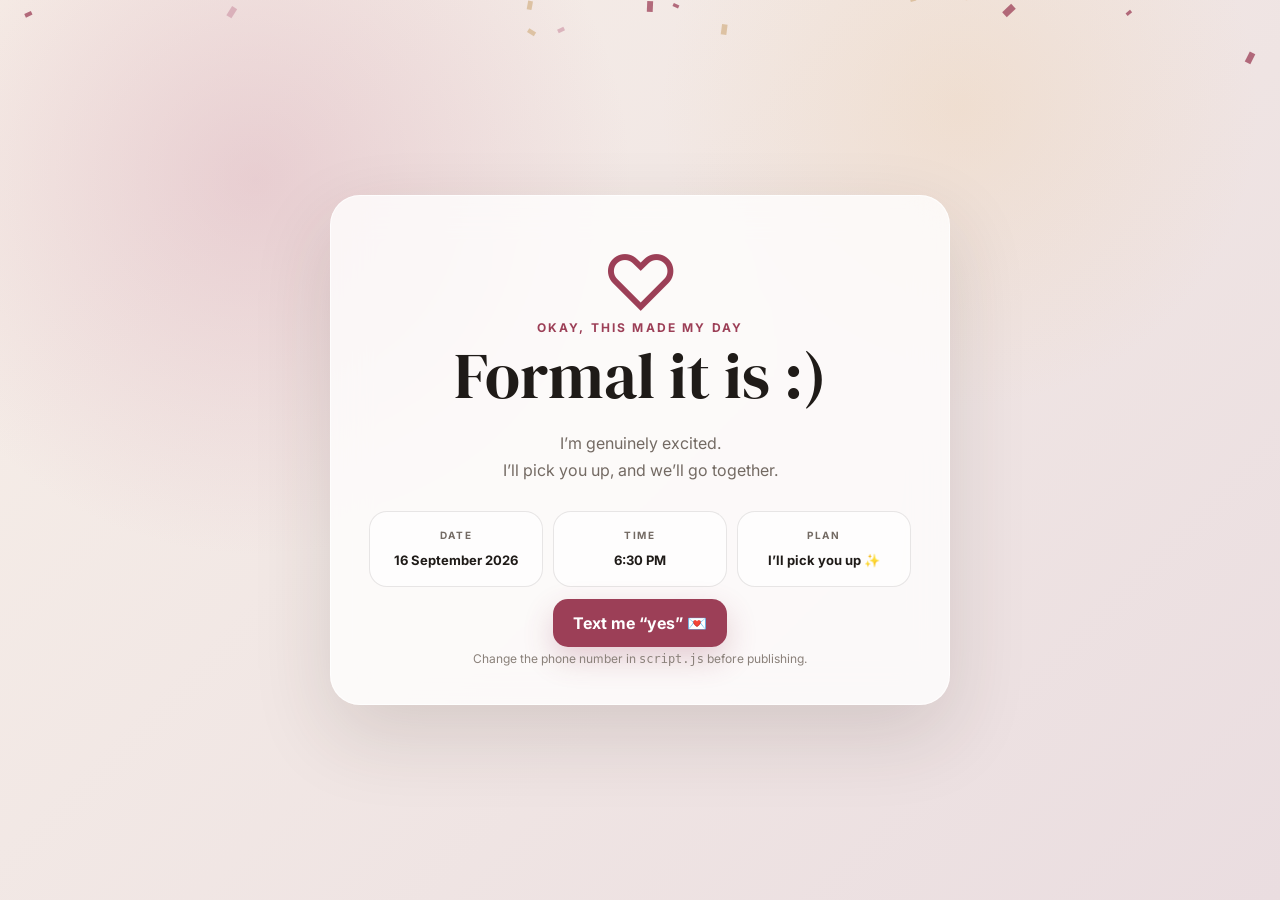
==== yes.html @ 03e6688d "Add files via upload" ====
<!doctype html>
<html lang="en">
<head>
  <meta charset="utf-8" />
  <meta name="viewport" content="width=device-width, initial-scale=1" />
  <title>She said yes :)</title>
  <link rel="preconnect" href="https://fonts.googleapis.com">
  <link rel="preconnect" href="https://fonts.gstatic.com" crossorigin>
  <link href="https://fonts.googleapis.com/css2?family=DM+Serif+Display&family=Inter:wght@400;500;600;700&display=swap" rel="stylesheet">
  <link rel="stylesheet" href="style.css" />
</head>
<body class="yes-page">
  <canvas id="confetti"></canvas>

  <main class="page">
    <section class="card success">
      <div class="big-heart">♡</div>
      <p class="eyebrow">OKAY, THIS MADE MY DAY</p>
      <h1>Formal it is :)</h1>

      <p class="message">
        I’m genuinely excited.<br>
        I’ll pick you up, and we’ll go together.
      </p>

      <div class="plan">
        <div>
          <span class="label">DATE</span>
          <strong>16 September 2026</strong>
        </div>
        <div>
          <span class="label">TIME</span>
          <strong>6:30 PM</strong>
        </div>
        <div>
          <span class="label">PLAN</span>
          <strong>I’ll pick you up ✨</strong>
        </div>
      </div>

      <a class="btn primary" id="textBtn" href="#">
        Text me “yes” 💌
      </a>

      <p class="tiny">
        Change the phone number in <code>script.js</code> before publishing.
      </p>
    </section>
  </main>

  <script src="script.js"></script>
</body>
</html>
---- style.css ----
* {
  box-sizing: border-box;
}

:root {
  --bg: #f6f0e9;
  --card: rgba(255,255,255,.78);
  --text: #1f1b18;
  --muted: #736a63;
  --accent: #9c3f57;
  --accent-dark: #7e2f45;
  --line: rgba(31,27,24,.10);
  --shadow: 0 30px 80px rgba(58, 43, 37, .14);
}

html, body {
  min-height: 100%;
  margin: 0;
}

body {
  font-family: Inter, system-ui, -apple-system, BlinkMacSystemFont, "Segoe UI", sans-serif;
  color: var(--text);
  background:
    radial-gradient(circle at 15% 15%, rgba(199,151,166,.26), transparent 27%),
    radial-gradient(circle at 82% 13%, rgba(210,184,151,.24), transparent 25%),
    linear-gradient(135deg, #f7f1eb 0%, #eee4dc 100%);
}

.page {
  min-height: 100vh;
  display: grid;
  place-items: center;
  padding: 28px 18px;
}

.card {
  position: relative;
  width: min(620px, 100%);
  padding: 38px;
  text-align: center;
  background: var(--card);
  border: 1px solid rgba(255,255,255,.7);
  border-radius: 30px;
  box-shadow: var(--shadow);
  backdrop-filter: blur(18px);
  overflow: hidden;
}

.sparkle {
  position: absolute;
  right: 28px;
  top: 22px;
  font-size: 24px;
  opacity: .55;
}

.photo-frame {
  width: 100%;
  max-width: 410px;
  margin: 0 auto 28px;
  padding: 10px;
  border-radius: 26px;
  background: rgba(255,255,255,.65);
  border: 1px solid var(--line);
}

.formal-art {
  min-height: 230px;
  border-radius: 20px;
  display: grid;
  place-items: center;
  position: relative;
  overflow: hidden;
  background:
    linear-gradient(to top, rgba(21,18,25,.82), rgba(41,33,48,.44)),
    radial-gradient(circle at 50% 25%, #b58ba3, #383044 62%, #1d1922 100%);
}

.formal-art::after {
  content: "";
  position: absolute;
  left: 8%;
  right: 8%;
  bottom: 22px;
  height: 1px;
  background: rgba(255,255,255,.22);
}

.moon {
  position: absolute;
  top: 16px;
  right: 28px;
  color: #fff4dc;
  font-size: 46px;
  transform: rotate(-18deg);
}

.stars {
  position: absolute;
  top: 32px;
  left: 26px;
  color: rgba(255,255,255,.8);
  letter-spacing: 13px;
}

.couple {
  font-size: 54px;
  filter: saturate(.85);
  transform: translateY(14px);
}

.eyebrow {
  margin: 0 0 10px;
  letter-spacing: .18em;
  font-size: 12px;
  font-weight: 700;
  color: var(--accent);
}

h1 {
  margin: 0 auto;
  max-width: 520px;
  font-family: "DM Serif Display", Georgia, serif;
  font-size: clamp(38px, 7vw, 64px);
  line-height: .98;
  font-weight: 400;
}

.message {
  margin: 22px auto 20px;
  max-width: 490px;
  color: var(--muted);
  font-size: 16px;
  line-height: 1.7;
}

.date-chip {
  display: inline-flex;
  flex-wrap: wrap;
  justify-content: center;
  gap: 7px;
  margin: 4px 0 24px;
  padding: 10px 14px;
  border: 1px solid var(--line);
  border-radius: 999px;
  background: rgba(255,255,255,.52);
  font-size: 13px;
  font-weight: 600;
}

.dot {
  color: var(--accent);
}

.buttons {
  display: flex;
  gap: 12px;
  justify-content: center;
  flex-wrap: wrap;
}

.btn {
  min-height: 50px;
  padding: 14px 20px;
  border-radius: 15px;
  border: 0;
  text-decoration: none;
  cursor: pointer;
  font: inherit;
  font-weight: 700;
  transition: transform .18s ease, box-shadow .18s ease, background .18s ease;
}

.btn:hover {
  transform: translateY(-2px);
}

.primary {
  background: var(--accent);
  color: white;
  box-shadow: 0 12px 30px rgba(156,63,87,.24);
}

.primary:hover {
  background: var(--accent-dark);
}

.secondary {
  color: var(--text);
  background: rgba(255,255,255,.72);
  border: 1px solid var(--line);
}

.tiny {
  margin: 18px 0 0;
  color: #8a817a;
  font-size: 12px;
}

.toast {
  position: fixed;
  left: 50%;
  bottom: 24px;
  transform: translate(-50%, 110px);
  opacity: 0;
  padding: 13px 18px;
  border-radius: 14px;
  background: #211d1b;
  color: white;
  font-size: 14px;
  transition: .28s ease;
  z-index: 50;
}

.toast.show {
  transform: translate(-50%, 0);
  opacity: 1;
}

.yes-page {
  background:
    radial-gradient(circle at 20% 20%, rgba(211,157,174,.38), transparent 30%),
    radial-gradient(circle at 75% 12%, rgba(236,205,167,.32), transparent 24%),
    linear-gradient(135deg, #f7efe8, #eadde0);
}

.success {
  padding-top: 48px;
}

.big-heart {
  font-size: 76px;
  line-height: 1;
  color: var(--accent);
  animation: pulse 1.4s ease-in-out infinite;
}

.plan {
  display: grid;
  grid-template-columns: repeat(3, 1fr);
  gap: 10px;
  margin: 26px 0;
}

.plan div {
  padding: 17px 10px;
  border-radius: 18px;
  border: 1px solid var(--line);
  background: rgba(255,255,255,.55);
}

.label {
  display: block;
  margin-bottom: 8px;
  color: var(--muted);
  font-size: 10px;
  letter-spacing: .16em;
  font-weight: 700;
}

.plan strong {
  font-size: 13px;
}

#confetti {
  position: fixed;
  inset: 0;
  pointer-events: none;
  z-index: 1;
}

.success {
  position: relative;
  z-index: 2;
}

@keyframes pulse {
  0%,100% { transform: scale(1); }
  50% { transform: scale(1.09); }
}

@media (max-width: 560px) {
  .card {
    padding: 24px 18px 26px;
    border-radius: 24px;
  }

  .photo-frame {
    margin-bottom: 24px;
  }

  .formal-art {
    min-height: 190px;
  }

  .couple {
    font-size: 45px;
  }

  .buttons {
    flex-direction: column;
  }

  .btn {
    width: 100%;
  }

  .plan {
    grid-template-columns: 1fr;
  }

  .date-chip {
    border-radius: 18px;
  }
}
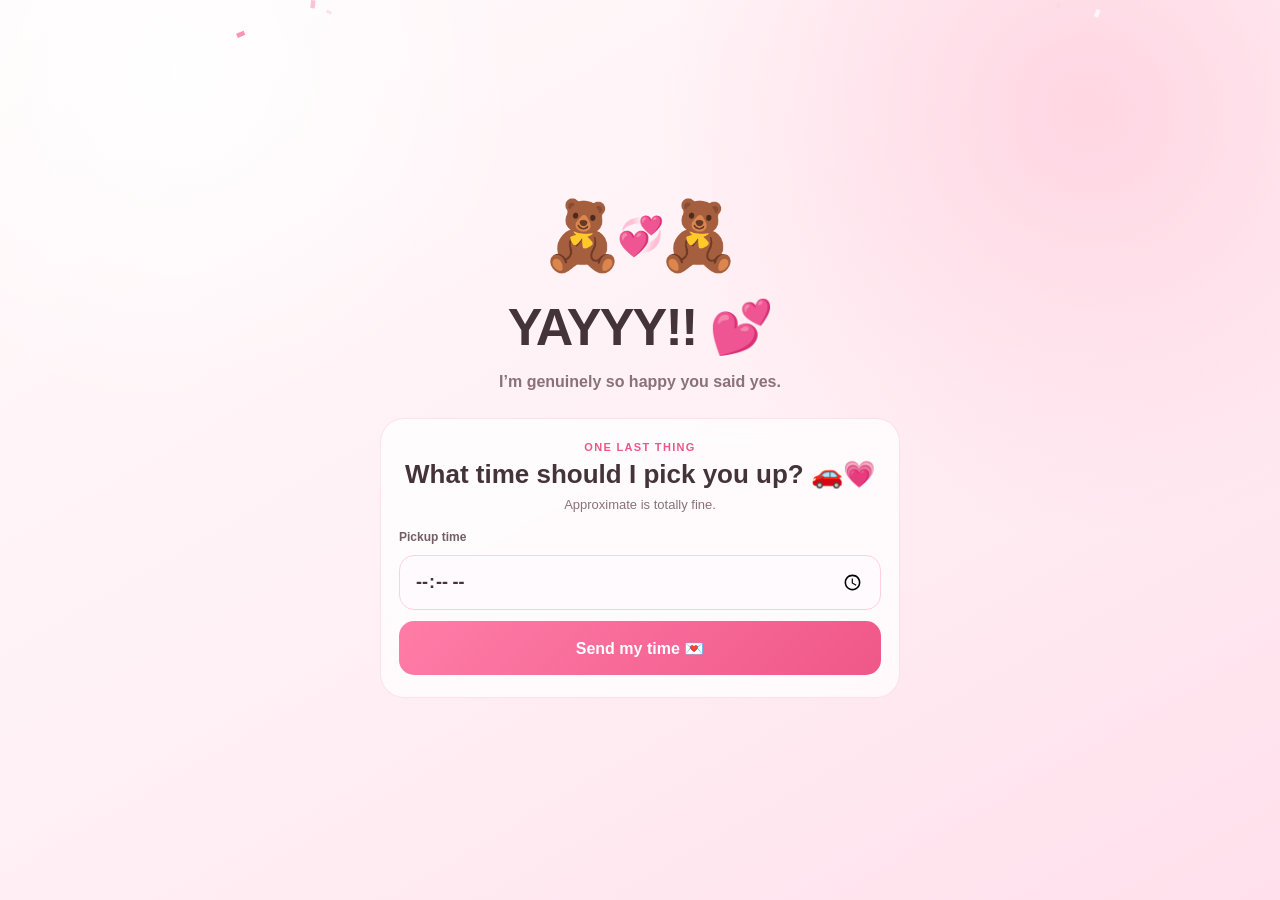
==== commit 5044c353: "Add files via upload" ====
--- a/yes.html
+++ b/yes.html
@@ -1,53 +1 @@
-<!doctype html>
-<html lang="en">
-<head>
-  <meta charset="utf-8" />
-  <meta name="viewport" content="width=device-width, initial-scale=1" />
-  <title>She said yes :)</title>
-  <link rel="preconnect" href="https://fonts.googleapis.com">
-  <link rel="preconnect" href="https://fonts.gstatic.com" crossorigin>
-  <link href="https://fonts.googleapis.com/css2?family=DM+Serif+Display&family=Inter:wght@400;500;600;700&display=swap" rel="stylesheet">
-  <link rel="stylesheet" href="style.css" />
-</head>
-<body class="yes-page">
-  <canvas id="confetti"></canvas>
-
-  <main class="page">
-    <section class="card success">
-      <div class="big-heart">♡</div>
-      <p class="eyebrow">OKAY, THIS MADE MY DAY</p>
-      <h1>Formal it is :)</h1>
-
-      <p class="message">
-        I’m genuinely excited.<br>
-        I’ll pick you up, and we’ll go together.
-      </p>
-
-      <div class="plan">
-        <div>
-          <span class="label">DATE</span>
-          <strong>16 September 2026</strong>
-        </div>
-        <div>
-          <span class="label">TIME</span>
-          <strong>6:30 PM</strong>
-        </div>
-        <div>
-          <span class="label">PLAN</span>
-          <strong>I’ll pick you up ✨</strong>
-        </div>
-      </div>
-
-      <a class="btn primary" id="textBtn" href="#">
-        Text me “yes” 💌
-      </a>
-
-      <p class="tiny">
-        Change the phone number in <code>script.js</code> before publishing.
-      </p>
-    </section>
-  </main>
-
-  <script src="script.js"></script>
-</body>
-</html>
+<!doctype html><html lang="en"><head><meta charset="utf-8"><meta name="viewport" content="width=device-width,initial-scale=1,viewport-fit=cover"><meta name="theme-color" content="#fff3f7"><title>YAYYY 💕</title><link rel="stylesheet" href="style.css"></head><body><canvas id="confetti"></canvas><main class="screen"><section class="invite yes-view"><div class="celebrate">🧸 <span>💞</span> 🧸</div><h1>YAYYY!! 💕</h1><p class="sub">I’m genuinely so happy you said yes.</p><section class="pickup"><p class="mini">ONE LAST THING</p><h2>What time should I pick you up? 🚗💗</h2><p class="helper">Approximate is totally fine.</p><div id="pickupForm"><label for="pickupTime">Pickup time</label><div class="time-wrap"><input id="pickupTime" type="time" required></div><button class="send" id="submitTime" type="button">Send my time 💌</button></div><div class="done" id="successMessage" hidden><div>💞</div><h2>Perfect!</h2><p id="successText">I’ll see you then ♡</p></div></section><p class="status" id="notificationStatus" aria-live="polite"></p></section></main><script src="config.js"></script><script src="script.js"></script></body></html>
--- a/style.css
+++ b/style.css
@@ -1,316 +1 @@
-* {
-  box-sizing: border-box;
-}
-
-:root {
-  --bg: #f6f0e9;
-  --card: rgba(255,255,255,.78);
-  --text: #1f1b18;
-  --muted: #736a63;
-  --accent: #9c3f57;
-  --accent-dark: #7e2f45;
-  --line: rgba(31,27,24,.10);
-  --shadow: 0 30px 80px rgba(58, 43, 37, .14);
-}
-
-html, body {
-  min-height: 100%;
-  margin: 0;
-}
-
-body {
-  font-family: Inter, system-ui, -apple-system, BlinkMacSystemFont, "Segoe UI", sans-serif;
-  color: var(--text);
-  background:
-    radial-gradient(circle at 15% 15%, rgba(199,151,166,.26), transparent 27%),
-    radial-gradient(circle at 82% 13%, rgba(210,184,151,.24), transparent 25%),
-    linear-gradient(135deg, #f7f1eb 0%, #eee4dc 100%);
-}
-
-.page {
-  min-height: 100vh;
-  display: grid;
-  place-items: center;
-  padding: 28px 18px;
-}
-
-.card {
-  position: relative;
-  width: min(620px, 100%);
-  padding: 38px;
-  text-align: center;
-  background: var(--card);
-  border: 1px solid rgba(255,255,255,.7);
-  border-radius: 30px;
-  box-shadow: var(--shadow);
-  backdrop-filter: blur(18px);
-  overflow: hidden;
-}
-
-.sparkle {
-  position: absolute;
-  right: 28px;
-  top: 22px;
-  font-size: 24px;
-  opacity: .55;
-}
-
-.photo-frame {
-  width: 100%;
-  max-width: 410px;
-  margin: 0 auto 28px;
-  padding: 10px;
-  border-radius: 26px;
-  background: rgba(255,255,255,.65);
-  border: 1px solid var(--line);
-}
-
-.formal-art {
-  min-height: 230px;
-  border-radius: 20px;
-  display: grid;
-  place-items: center;
-  position: relative;
-  overflow: hidden;
-  background:
-    linear-gradient(to top, rgba(21,18,25,.82), rgba(41,33,48,.44)),
-    radial-gradient(circle at 50% 25%, #b58ba3, #383044 62%, #1d1922 100%);
-}
-
-.formal-art::after {
-  content: "";
-  position: absolute;
-  left: 8%;
-  right: 8%;
-  bottom: 22px;
-  height: 1px;
-  background: rgba(255,255,255,.22);
-}
-
-.moon {
-  position: absolute;
-  top: 16px;
-  right: 28px;
-  color: #fff4dc;
-  font-size: 46px;
-  transform: rotate(-18deg);
-}
-
-.stars {
-  position: absolute;
-  top: 32px;
-  left: 26px;
-  color: rgba(255,255,255,.8);
-  letter-spacing: 13px;
-}
-
-.couple {
-  font-size: 54px;
-  filter: saturate(.85);
-  transform: translateY(14px);
-}
-
-.eyebrow {
-  margin: 0 0 10px;
-  letter-spacing: .18em;
-  font-size: 12px;
-  font-weight: 700;
-  color: var(--accent);
-}
-
-h1 {
-  margin: 0 auto;
-  max-width: 520px;
-  font-family: "DM Serif Display", Georgia, serif;
-  font-size: clamp(38px, 7vw, 64px);
-  line-height: .98;
-  font-weight: 400;
-}
-
-.message {
-  margin: 22px auto 20px;
-  max-width: 490px;
-  color: var(--muted);
-  font-size: 16px;
-  line-height: 1.7;
-}
-
-.date-chip {
-  display: inline-flex;
-  flex-wrap: wrap;
-  justify-content: center;
-  gap: 7px;
-  margin: 4px 0 24px;
-  padding: 10px 14px;
-  border: 1px solid var(--line);
-  border-radius: 999px;
-  background: rgba(255,255,255,.52);
-  font-size: 13px;
-  font-weight: 600;
-}
-
-.dot {
-  color: var(--accent);
-}
-
-.buttons {
-  display: flex;
-  gap: 12px;
-  justify-content: center;
-  flex-wrap: wrap;
-}
-
-.btn {
-  min-height: 50px;
-  padding: 14px 20px;
-  border-radius: 15px;
-  border: 0;
-  text-decoration: none;
-  cursor: pointer;
-  font: inherit;
-  font-weight: 700;
-  transition: transform .18s ease, box-shadow .18s ease, background .18s ease;
-}
-
-.btn:hover {
-  transform: translateY(-2px);
-}
-
-.primary {
-  background: var(--accent);
-  color: white;
-  box-shadow: 0 12px 30px rgba(156,63,87,.24);
-}
-
-.primary:hover {
-  background: var(--accent-dark);
-}
-
-.secondary {
-  color: var(--text);
-  background: rgba(255,255,255,.72);
-  border: 1px solid var(--line);
-}
-
-.tiny {
-  margin: 18px 0 0;
-  color: #8a817a;
-  font-size: 12px;
-}
-
-.toast {
-  position: fixed;
-  left: 50%;
-  bottom: 24px;
-  transform: translate(-50%, 110px);
-  opacity: 0;
-  padding: 13px 18px;
-  border-radius: 14px;
-  background: #211d1b;
-  color: white;
-  font-size: 14px;
-  transition: .28s ease;
-  z-index: 50;
-}
-
-.toast.show {
-  transform: translate(-50%, 0);
-  opacity: 1;
-}
-
-.yes-page {
-  background:
-    radial-gradient(circle at 20% 20%, rgba(211,157,174,.38), transparent 30%),
-    radial-gradient(circle at 75% 12%, rgba(236,205,167,.32), transparent 24%),
-    linear-gradient(135deg, #f7efe8, #eadde0);
-}
-
-.success {
-  padding-top: 48px;
-}
-
-.big-heart {
-  font-size: 76px;
-  line-height: 1;
-  color: var(--accent);
-  animation: pulse 1.4s ease-in-out infinite;
-}
-
-.plan {
-  display: grid;
-  grid-template-columns: repeat(3, 1fr);
-  gap: 10px;
-  margin: 26px 0;
-}
-
-.plan div {
-  padding: 17px 10px;
-  border-radius: 18px;
-  border: 1px solid var(--line);
-  background: rgba(255,255,255,.55);
-}
-
-.label {
-  display: block;
-  margin-bottom: 8px;
-  color: var(--muted);
-  font-size: 10px;
-  letter-spacing: .16em;
-  font-weight: 700;
-}
-
-.plan strong {
-  font-size: 13px;
-}
-
-#confetti {
-  position: fixed;
-  inset: 0;
-  pointer-events: none;
-  z-index: 1;
-}
-
-.success {
-  position: relative;
-  z-index: 2;
-}
-
-@keyframes pulse {
-  0%,100% { transform: scale(1); }
-  50% { transform: scale(1.09); }
-}
-
-@media (max-width: 560px) {
-  .card {
-    padding: 24px 18px 26px;
-    border-radius: 24px;
-  }
-
-  .photo-frame {
-    margin-bottom: 24px;
-  }
-
-  .formal-art {
-    min-height: 190px;
-  }
-
-  .couple {
-    font-size: 45px;
-  }
-
-  .buttons {
-    flex-direction: column;
-  }
-
-  .btn {
-    width: 100%;
-  }
-
-  .plan {
-    grid-template-columns: 1fr;
-  }
-
-  .date-chip {
-    border-radius: 18px;
-  }
-}
+*{box-sizing:border-box}:root{--pink:#ff6f9d;--pink2:#ee5687;--text:#44343a;--muted:#8a717a}html,body{margin:0;min-height:100%;background:#fff3f7}body{overflow-x:hidden;color:var(--text);font-family:-apple-system,BlinkMacSystemFont,"SF Pro Display","Segoe UI",sans-serif;background:radial-gradient(circle at 14% 8%,rgba(255,255,255,.95),transparent 25%),radial-gradient(circle at 85% 12%,rgba(255,207,222,.8),transparent 32%),linear-gradient(150deg,#fffafb 0%,#fff0f5 53%,#ffdfeb 100%);-webkit-font-smoothing:antialiased}button,a,input{font:inherit}button,a{touch-action:manipulation;-webkit-tap-highlight-color:transparent}.screen{width:100%;min-height:100vh;min-height:100svh;display:grid;place-items:center;padding:max(20px,env(safe-area-inset-top)) 18px max(24px,env(safe-area-inset-bottom))}.invite{width:min(100%,520px);text-align:center}.art{position:relative;width:210px;height:188px;margin:0 auto 8px}.bear{position:absolute;left:50%;bottom:0;width:126px;height:154px;transform:translateX(-50%);animation:bob 2s ease-in-out infinite}.ear{position:absolute;top:8px;width:46px;height:46px;border-radius:50%;background:#cc8f75;border:8px solid #f1bea7}.ear.l{left:8px}.ear.r{right:8px}.face{position:absolute;z-index:2;left:15px;top:26px;width:96px;height:91px;border-radius:49% 49% 46% 46%;background:#efb89c}.body{position:absolute;left:28px;bottom:0;width:70px;height:72px;border-radius:45% 45% 35% 35%;background:#e0a485}.eye{position:absolute;top:35px;width:8px;height:10px;border-radius:50%;background:#493336}.le{left:27px}.re{right:27px}.blush{position:absolute;top:52px;width:18px;height:9px;border-radius:50%;background:rgba(245,93,132,.3)}.lb{left:9px}.rb{right:9px}.mouth{position:absolute;left:50%;top:48px;width:21px;height:12px;transform:translateX(-50%);border-bottom:2px solid #744a4a;border-radius:0 0 50% 50%}.flower{position:absolute;z-index:4;right:-3px;bottom:8px;font-size:45px;transform-origin:bottom center;animation:wiggle 1.5s ease-in-out infinite}.heart{position:absolute;color:#fa6592;animation:floaty 1.7s ease-in-out infinite}.h1{left:18px;top:42px;font-size:22px}.h2{right:15px;top:64px;font-size:16px;animation-delay:.35s}.h3{right:43px;top:12px;font-size:27px;animation-delay:.7s}h1{margin:0 auto;max-width:460px;font-size:clamp(34px,9.2vw,52px);line-height:1.05;letter-spacing:-.035em;font-weight:800}.sub{margin:16px auto 23px;max-width:370px;color:var(--muted);font-size:16px;line-height:1.45;font-weight:600}.choices{min-height:86px;display:flex;align-items:center;justify-content:center;gap:13px}.btn{display:inline-flex;min-width:116px;min-height:52px;align-items:center;justify-content:center;padding:13px 22px;border:0;border-radius:15px;text-decoration:none;font-size:17px;font-weight:800;cursor:pointer;transform-origin:center;transition:transform .25s ease,opacity .2s ease,box-shadow .2s ease}.yes{color:#fff;background:linear-gradient(135deg,#ff7da8,#ef5789);box-shadow:0 10px 24px rgba(239,87,137,.24)}.no{color:#68535b;background:#f1f1f1}.no.vanishing{pointer-events:none;opacity:0;transform:scale(0)!important}.note{min-height:22px;margin:4px 0 0;color:#aa8e98;font-size:13px}#confetti{position:fixed;inset:0;width:100%;height:100%;pointer-events:none}.yes-view{padding-top:4px}.celebrate{min-height:128px;display:flex;align-items:center;justify-content:center;font-size:68px;animation:celebrate 2s ease-in-out infinite}.celebrate span{font-size:38px;margin:0 -8px;animation:beat 1.1s ease-in-out infinite}.pickup{width:100%;margin:24px auto 0;padding:22px 18px;border:1px solid rgba(255,134,170,.22);border-radius:24px;background:rgba(255,255,255,.74);backdrop-filter:blur(14px);-webkit-backdrop-filter:blur(14px)}.mini{margin:0 0 6px;color:var(--pink2);font-size:11px;font-weight:800;letter-spacing:.12em}.pickup h2{margin:0;font-size:26px;line-height:1.18}.helper{margin:8px 0 18px;color:var(--muted);font-size:13px}#pickupForm{display:grid;gap:11px;text-align:left}#pickupForm label{font-size:12px;font-weight:800;color:#745e66}.time-wrap{display:flex;width:100%;min-width:0;align-items:center;border:1.5px solid #ffd1df;border-radius:15px;background:#fffafd;padding:14px 15px}.time-wrap:focus-within{border-color:#ff86ab;box-shadow:0 0 0 4px rgba(255,134,171,.12)}input[type=time]{display:block;width:100%;min-width:0;border:0;outline:0;background:transparent;padding:0;color:var(--text);font-size:18px;font-weight:800}.send{width:100%;min-height:54px;border:0;border-radius:15px;color:#fff;background:linear-gradient(135deg,#ff7da8,#ef5789);font-size:16px;font-weight:800}.done{padding:5px 0}.done>div{font-size:42px}.done h2{margin:5px 0}.done p{margin:5px 0 0;color:var(--muted)}.status{min-height:18px;margin:12px 0 0;color:#9b818a;font-size:12px}@keyframes bob{0%,100%{transform:translateX(-50%) translateY(0)}50%{transform:translateX(-50%) translateY(-7px)}}@keyframes wiggle{0%,100%{transform:rotate(8deg)}50%{transform:rotate(18deg)}}@keyframes floaty{0%,100%{transform:translateY(0);opacity:.6}50%{transform:translateY(-9px);opacity:1}}@keyframes beat{0%,100%{transform:scale(1)}20%{transform:scale(1.18)}40%{transform:scale(1)}}@keyframes celebrate{0%,100%{transform:translateY(0)}50%{transform:translateY(-6px)}}@media(max-width:390px){.screen{padding-left:14px;padding-right:14px}.art{transform:scale(.9);margin-top:-8px;margin-bottom:-4px}.choices{gap:10px}.btn{min-width:104px;min-height:50px;padding:12px 17px}.celebrate{font-size:61px;min-height:118px}.pickup{padding:19px 15px}}@media(max-height:700px) and (orientation:portrait){.art{transform:scale(.82);margin-top:-18px;margin-bottom:-15px}.sub{margin-top:12px;margin-bottom:16px}.choices{min-height:72px}}
